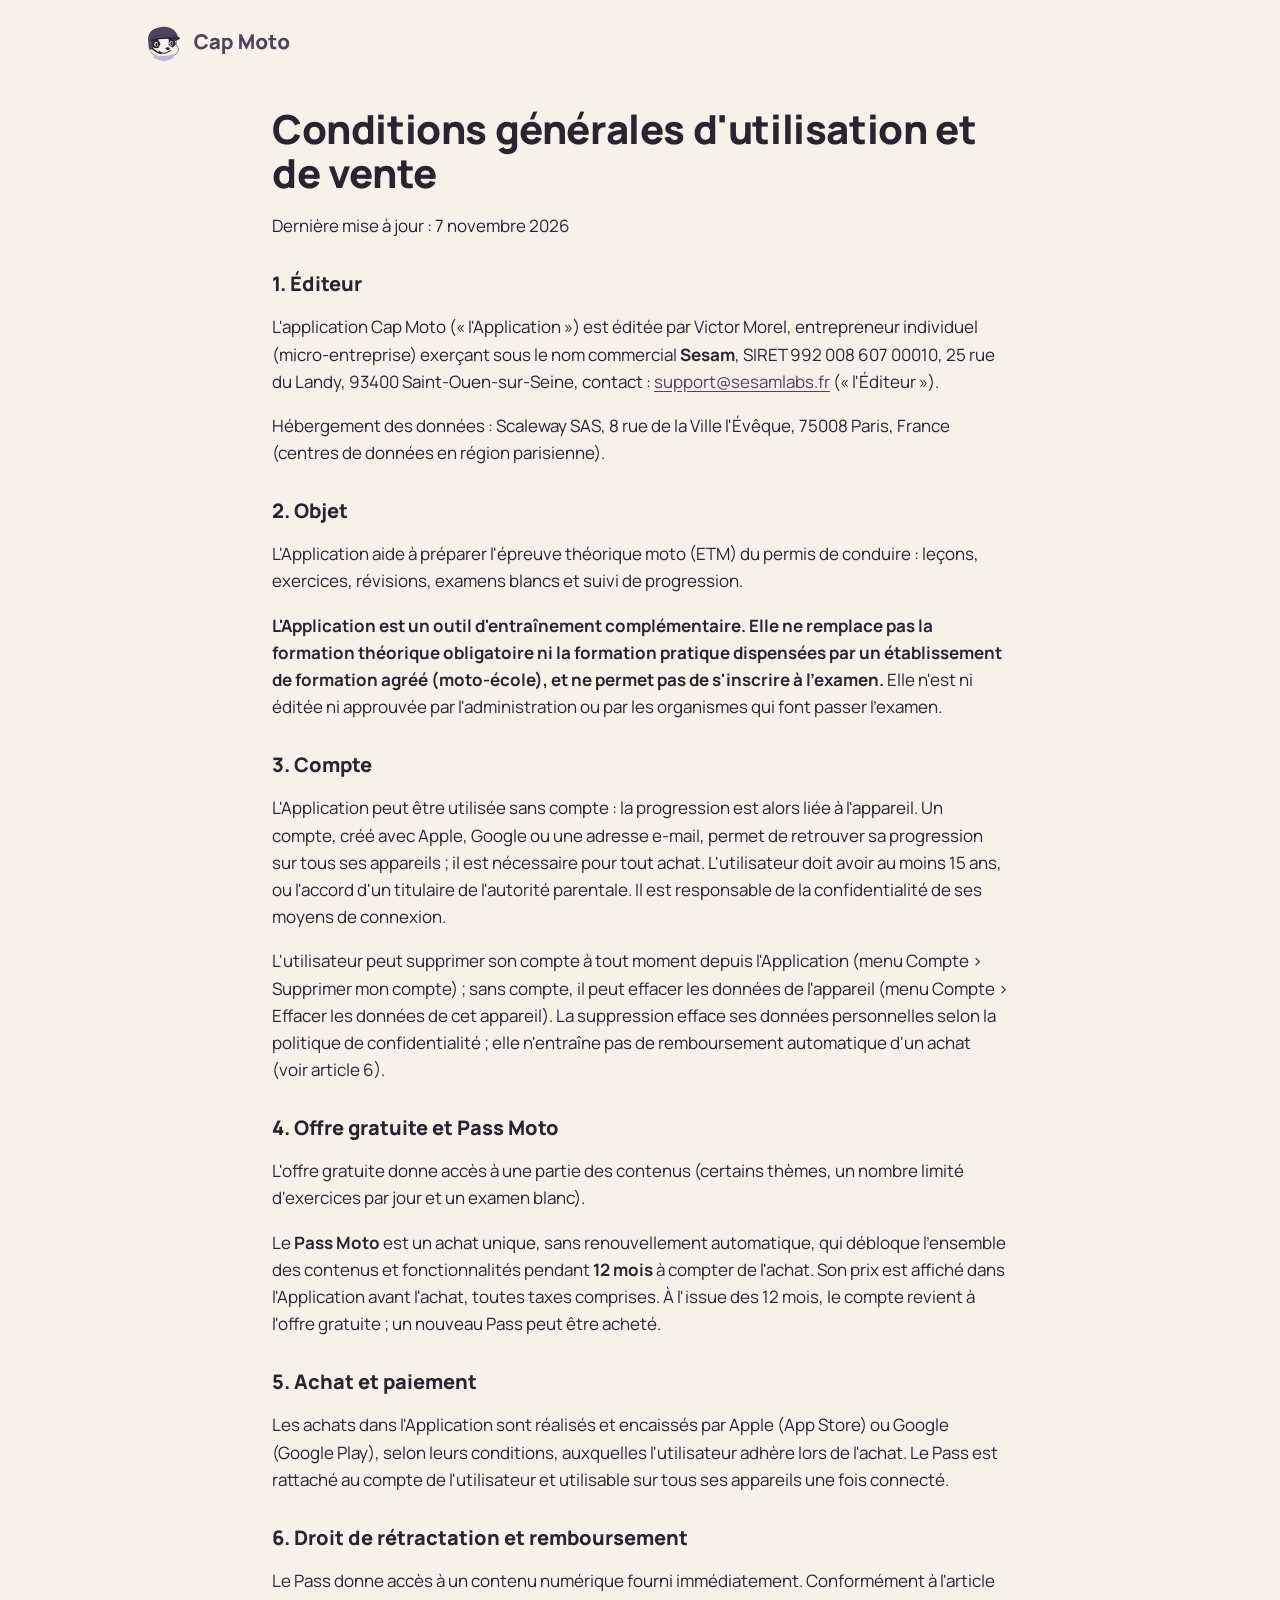
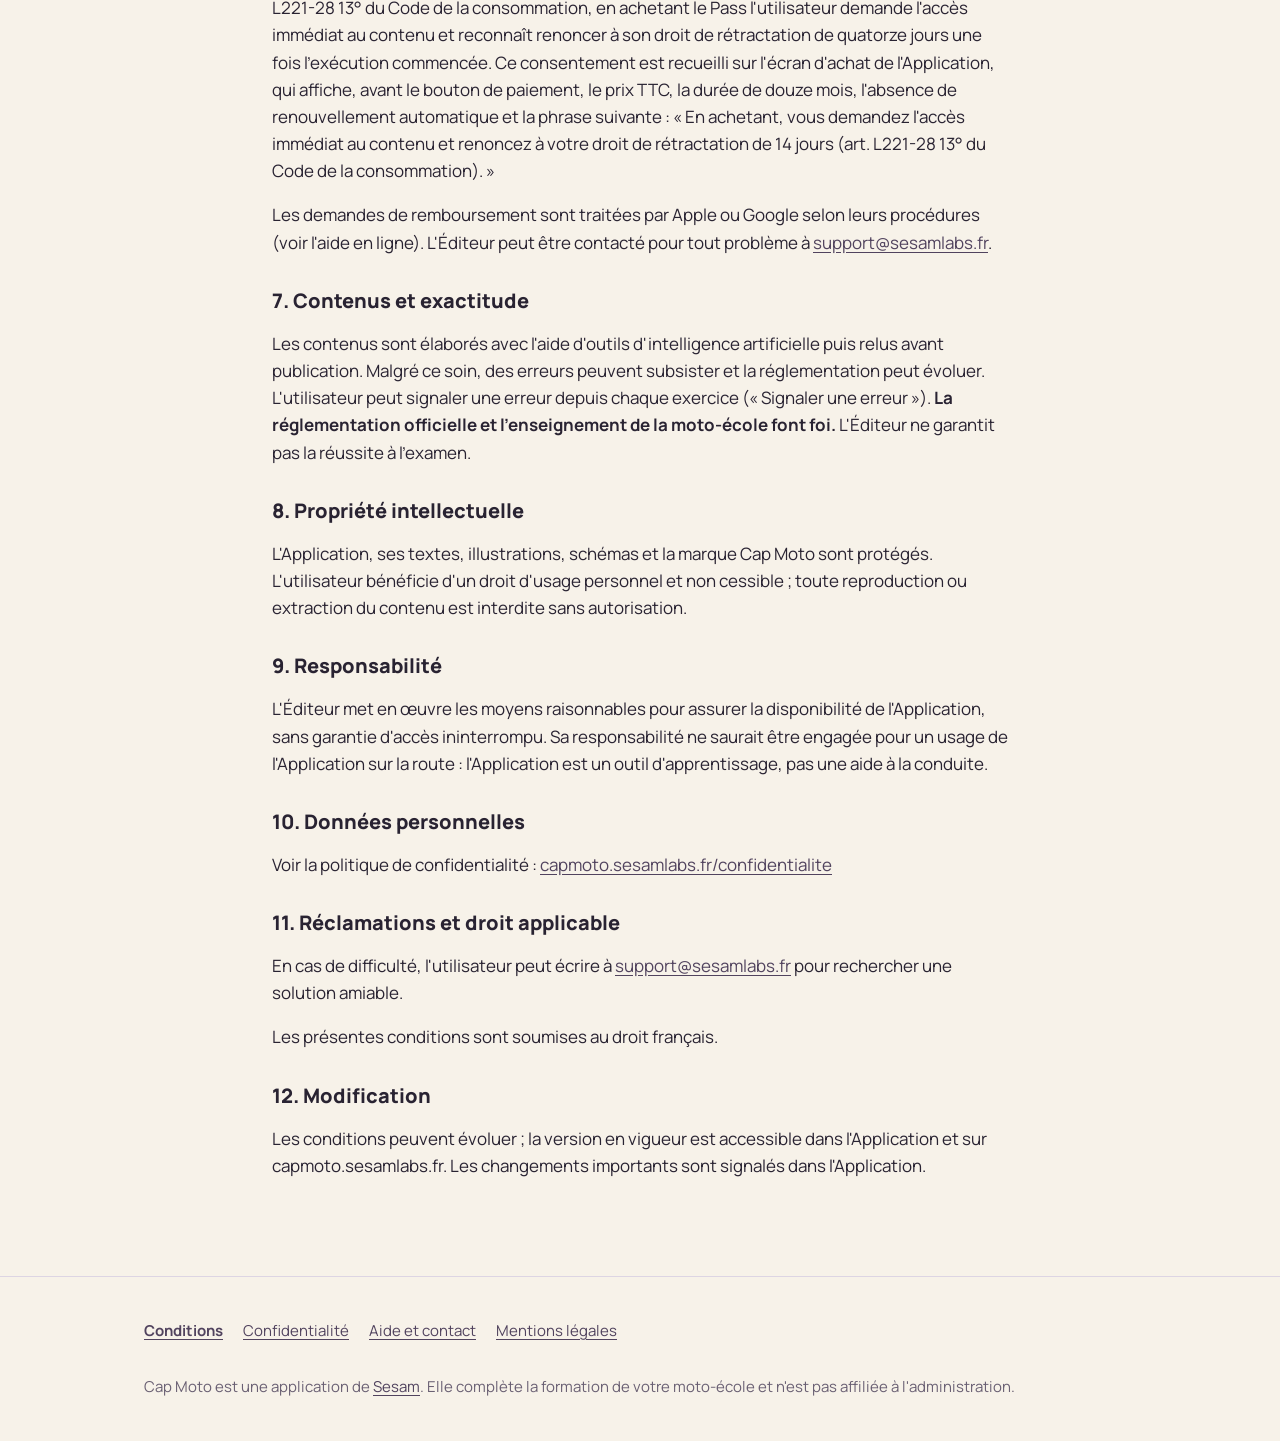
==== cgu/index.html @ 3d6f321c "Publish b6dfce17ab59" ====
<!DOCTYPE html>
<!-- Generated by scripts/site/build.ts capmoto from docs/legal/templates/cgu.fr.md. Edit the template or sites/capmoto/site.json, not this file. -->
<html lang="fr">
<head>
  <meta charset="utf-8">
  <meta name="viewport" content="width=device-width, initial-scale=1">
  <title>Conditions générales d'utilisation et de vente — Cap Moto</title>
  <meta name="description" content="Conditions générales d'utilisation et de vente de Cap Moto.">
  <link rel="canonical" href="https://capmoto.sesamlabs.fr/cgu/">
  <meta property="og:type" content="website">
  <meta property="og:site_name" content="Cap Moto">
  <meta property="og:locale" content="fr_FR">
  <meta property="og:title" content="Conditions générales d'utilisation et de vente — Cap Moto">
  <meta property="og:description" content="Conditions générales d'utilisation et de vente de Cap Moto.">
  <meta property="og:url" content="https://capmoto.sesamlabs.fr/cgu/">
  <meta property="og:image" content="https://capmoto.sesamlabs.fr/assets/og.png">
  <meta property="og:image:width" content="1200">
  <meta property="og:image:height" content="630">
  <meta property="og:image:alt" content="Conditions générales d'utilisation et de vente de Cap Moto.">
  <meta name="twitter:card" content="summary_large_image">
  <meta name="theme-color" media="(prefers-color-scheme: light)" content="#F7F2E9">
  <meta name="theme-color" media="(prefers-color-scheme: dark)" content="#211C28">
  <link rel="icon" href="/assets/favicon-32.png" type="image/png" sizes="32x32">
  <link rel="apple-touch-icon" href="/assets/apple-touch-icon.png">
  <link rel="stylesheet" href="/styles.css">
</head>
<body>
  <a class="skip-link" href="#main">Aller au contenu</a>
  <header class="site-header">
    <div class="wrap">
      <a class="brand" href="/" aria-label="Cap Moto, accueil">
        <picture>
          <source srcset="/assets/wordmark-dark.svg" media="(prefers-color-scheme: dark)">
          <img src="/assets/wordmark.svg" alt="" width="156" height="40">
        </picture>
      </a>
    </div>
  </header>
  <main id="main" class="wrap legal">
    <h1>Conditions générales d'utilisation et de vente</h1>
    <p>Dernière mise à jour : 7 novembre 2026</p>
    <h2>1. Éditeur</h2>
    <p>L'application Cap Moto (« l'Application ») est éditée par Victor Morel, entrepreneur individuel (micro-entreprise) exerçant sous le nom commercial <strong>Sesam</strong>, SIRET 992 008 607 00010, 25 rue du Landy, 93400 Saint-Ouen-sur-Seine, contact : <a href="mailto:support@sesamlabs.fr">support@sesamlabs.fr</a> (« l'Éditeur »).</p>
    <p>Hébergement des données : Scaleway SAS, 8 rue de la Ville l'Évêque, 75008 Paris, France (centres de données en région parisienne).</p>
    <h2>2. Objet</h2>
    <p>L'Application aide à préparer l'épreuve théorique moto (ETM) du permis de conduire : leçons, exercices, révisions, examens blancs et suivi de progression.</p>
    <p><strong>L'Application est un outil d'entraînement complémentaire. Elle ne remplace pas la formation théorique obligatoire ni la formation pratique dispensées par un établissement de formation agréé (moto-école), et ne permet pas de s'inscrire à l'examen.</strong> Elle n'est ni éditée ni approuvée par l'administration ou par les organismes qui font passer l'examen.</p>
    <h2>3. Compte</h2>
    <p>L'Application peut être utilisée sans compte : la progression est alors liée à l'appareil. Un compte, créé avec Apple, Google ou une adresse e-mail, permet de retrouver sa progression sur tous ses appareils ; il est nécessaire pour tout achat. L'utilisateur doit avoir au moins 15 ans, ou l'accord d'un titulaire de l'autorité parentale. Il est responsable de la confidentialité de ses moyens de connexion.</p>
    <p>L'utilisateur peut supprimer son compte à tout moment depuis l'Application (menu Compte › Supprimer mon compte) ; sans compte, il peut effacer les données de l'appareil (menu Compte › Effacer les données de cet appareil). La suppression efface ses données personnelles selon la politique de confidentialité ; elle n'entraîne pas de remboursement automatique d'un achat (voir article 6).</p>
    <h2>4. Offre gratuite et Pass Moto</h2>
    <p>L'offre gratuite donne accès à une partie des contenus (certains thèmes, un nombre limité d'exercices par jour et un examen blanc).</p>
    <p>Le <strong>Pass Moto</strong> est un achat unique, sans renouvellement automatique, qui débloque l'ensemble des contenus et fonctionnalités pendant <strong>12 mois</strong> à compter de l'achat. Son prix est affiché dans l'Application avant l'achat, toutes taxes comprises. À l'issue des 12 mois, le compte revient à l'offre gratuite ; un nouveau Pass peut être acheté.</p>
    <h2>5. Achat et paiement</h2>
    <p>Les achats dans l'Application sont réalisés et encaissés par Apple (App Store) ou Google (Google Play), selon leurs conditions, auxquelles l'utilisateur adhère lors de l'achat. Le Pass est rattaché au compte de l'utilisateur et utilisable sur tous ses appareils une fois connecté.</p>
    <h2>6. Droit de rétractation et remboursement</h2>
    <p>Le Pass donne accès à un contenu numérique fourni immédiatement. Conformément à l'article L221-28 13° du Code de la consommation, en achetant le Pass l'utilisateur demande l'accès immédiat au contenu et reconnaît renoncer à son droit de rétractation de quatorze jours une fois l'exécution commencée. Ce consentement est recueilli sur l'écran d'achat de l'Application, qui affiche, avant le bouton de paiement, le prix TTC, la durée de douze mois, l'absence de renouvellement automatique et la phrase suivante : « En achetant, vous demandez l'accès immédiat au contenu et renoncez à votre droit de rétractation de 14 jours (art. L221-28 13° du Code de la consommation). »</p>
    <p>Les demandes de remboursement sont traitées par Apple ou Google selon leurs procédures (voir l'aide en ligne). L'Éditeur peut être contacté pour tout problème à <a href="mailto:support@sesamlabs.fr">support@sesamlabs.fr</a>.</p>
    <h2>7. Contenus et exactitude</h2>
    <p>Les contenus sont élaborés avec l'aide d'outils d'intelligence artificielle puis relus avant publication. Malgré ce soin, des erreurs peuvent subsister et la réglementation peut évoluer. L'utilisateur peut signaler une erreur depuis chaque exercice (« Signaler une erreur »). <strong>La réglementation officielle et l'enseignement de la moto-école font foi.</strong> L'Éditeur ne garantit pas la réussite à l'examen.</p>
    <h2>8. Propriété intellectuelle</h2>
    <p>L'Application, ses textes, illustrations, schémas et la marque Cap Moto sont protégés. L'utilisateur bénéficie d'un droit d'usage personnel et non cessible ; toute reproduction ou extraction du contenu est interdite sans autorisation.</p>
    <h2>9. Responsabilité</h2>
    <p>L'Éditeur met en œuvre les moyens raisonnables pour assurer la disponibilité de l'Application, sans garantie d'accès ininterrompu. Sa responsabilité ne saurait être engagée pour un usage de l'Application sur la route : l'Application est un outil d'apprentissage, pas une aide à la conduite.</p>
    <h2>10. Données personnelles</h2>
    <p>Voir la politique de confidentialité : <a href="/confidentialite/">capmoto.sesamlabs.fr/confidentialite</a></p>
    <h2>11. Réclamations et droit applicable</h2>
    <p>En cas de difficulté, l'utilisateur peut écrire à <a href="mailto:support@sesamlabs.fr">support@sesamlabs.fr</a> pour rechercher une solution amiable.</p>
    <p>Les présentes conditions sont soumises au droit français.</p>
    <h2>12. Modification</h2>
    <p>Les conditions peuvent évoluer ; la version en vigueur est accessible dans l'Application et sur capmoto.sesamlabs.fr. Les changements importants sont signalés dans l'Application.</p>
  </main>
  <footer class="site-footer">
    <div class="wrap">
      <nav aria-label="Informations">
        <ul>
          <li><a href="/cgu/" aria-current="page">Conditions</a></li>
          <li><a href="/confidentialite/">Confidentialité</a></li>
          <li><a href="/support/">Aide et contact</a></li>
          <li><a href="/support/#mentions-legales">Mentions légales</a></li>
        </ul>
      </nav>
      <p>Cap Moto est une application de <a href="https://sesamlabs.fr/">Sesam</a>. Elle complète la formation de votre moto-école et n'est pas affiliée à l'administration.</p>
    </div>
  </footer>
</body>
</html>
---- styles.css ----
/* Cap Moto product site. Colours, font and radii come from tokens.css (generated from the brand pack). */
@import url("tokens.css");

*, *::before, *::after { box-sizing: border-box; }
html { -webkit-text-size-adjust: 100%; }
body {
  margin: 0;
  background: var(--capmoto-background);
  color: var(--capmoto-text);
  font-family: var(--capmoto-font);
  font-size: 1.0625rem;
  line-height: 1.6;
}
img { max-width: 100%; height: auto; }
a { color: var(--capmoto-primary); text-underline-offset: 0.18em; }
a:hover { color: var(--capmoto-primary-pressed); }
:focus-visible { outline: 3px solid var(--capmoto-focus); outline-offset: 2px; border-radius: 4px; }

.wrap { width: min(100% - 2rem, 62rem); margin-inline: auto; }
.skip-link { position: absolute; left: -999px; top: 0.5rem; padding: 0.5rem 1rem; background: var(--capmoto-surface); border-radius: var(--capmoto-radius-control); }
.skip-link:focus { left: 1rem; }

.site-header { padding-block: 1.25rem; }
.brand { display: inline-flex; min-height: var(--capmoto-touch-target); align-items: center; }
.brand img { display: block; }

.hero { padding-block: 2rem 3rem; }
.hero-grid { display: grid; gap: 2rem; align-items: center; }
@media (min-width: 46rem) { .hero-grid { grid-template-columns: 1.4fr 1fr; } }
.hero-art { justify-self: center; }
.eyebrow { margin: 0 0 0.5rem; color: var(--capmoto-text-secondary); font-size: 0.8125rem; font-weight: 700; letter-spacing: 0.06em; text-transform: uppercase; }
h1 { margin: 0 0 1rem; font-size: clamp(2rem, 1.2rem + 3.2vw, 3.25rem); line-height: 1.1; font-weight: 800; letter-spacing: -0.01em; }
.lede { margin: 0 0 1.25rem; font-size: 1.1875rem; color: var(--capmoto-text-secondary); max-width: 34rem; }
.availability {
  display: inline-block; margin: 0; padding: 0.625rem 1rem;
  background: var(--capmoto-surface); border: 1px solid var(--capmoto-border); border-radius: 999px;
  font-weight: 600;
}

.section { padding-block: 1.5rem; }
h2 { margin: 0 0 1rem; font-size: 1.5rem; line-height: 1.25; font-weight: 800; }
h3 { margin: 1.5rem 0 0.25rem; font-size: 1.0625rem; font-weight: 700; }
.features { list-style: none; margin: 0; padding: 0; display: grid; gap: 0.75rem; }
@media (min-width: 46rem) { .features { grid-template-columns: 1fr 1fr; } }
.features li, .card {
  padding: 1rem 1.25rem; background: var(--capmoto-surface);
  border: 1px solid var(--capmoto-border); border-radius: var(--capmoto-radius-card);
}
.features strong { display: block; }
.offer p { margin: 0 0 0.5rem; }
.offer .price { margin: 0; font-size: 1.25rem; }

.legal { padding-block: 1rem 3rem; max-width: 46rem; }
.legal h1 { font-size: clamp(1.75rem, 1.3rem + 1.8vw, 2.5rem); }
.legal h2 { margin-top: 2rem; font-size: 1.25rem; }
.table-wrap { overflow-x: auto; margin-block: 1rem; border: 1px solid var(--capmoto-border); border-radius: var(--capmoto-radius-card); background: var(--capmoto-surface); }
table { border-collapse: collapse; width: 100%; font-size: 0.9375rem; }
th, td { padding: 0.625rem 0.75rem; text-align: left; vertical-align: top; border-bottom: 1px solid var(--capmoto-border); }
th { background: var(--capmoto-surface-subtle); }
tbody tr:last-child td { border-bottom: 0; }
.placeholder { background: var(--capmoto-warning-surface); color: var(--capmoto-warning); border-radius: 4px; padding-inline: 0.2em; }
.draft { padding: 0.75rem 1rem; border-radius: var(--capmoto-radius-control); font-weight: 600; }

.button {
  display: inline-flex; align-items: center; min-height: var(--capmoto-touch-target); padding-inline: 1.25rem;
  background: var(--capmoto-primary); color: var(--capmoto-on-primary); border-radius: var(--capmoto-radius-control);
  font-weight: 700; text-decoration: none;
}
.button:hover { background: var(--capmoto-primary-pressed); color: var(--capmoto-on-primary); }

.site-footer { margin-top: 2rem; padding-block: 2rem; border-top: 1px solid var(--capmoto-border); color: var(--capmoto-text-secondary); font-size: 0.9375rem; }
.site-footer ul { list-style: none; margin: 0 0 0.75rem; padding: 0; display: flex; flex-wrap: wrap; gap: 0.25rem 1.25rem; }
.site-footer a { display: inline-block; min-height: 2.75rem; line-height: 2.75rem; }
.site-footer p { margin: 0; }
[aria-current="page"] { font-weight: 700; }
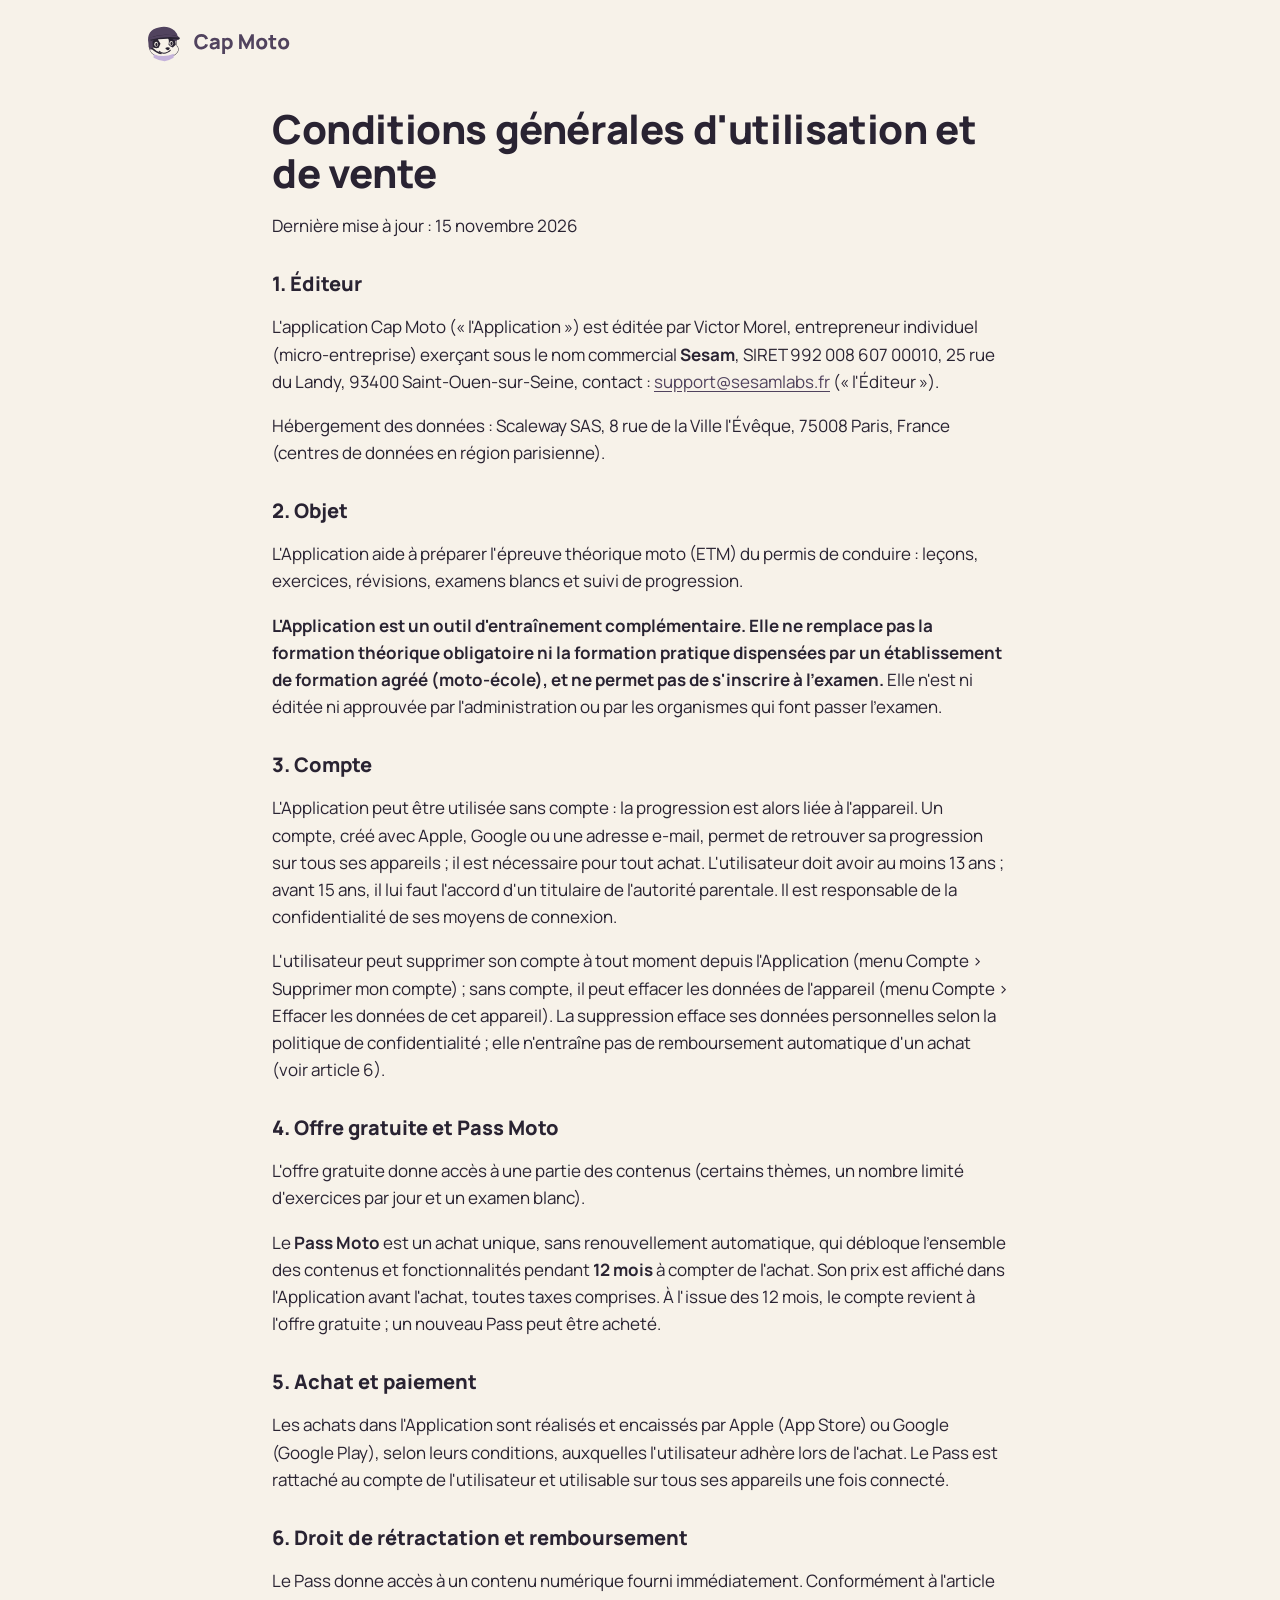
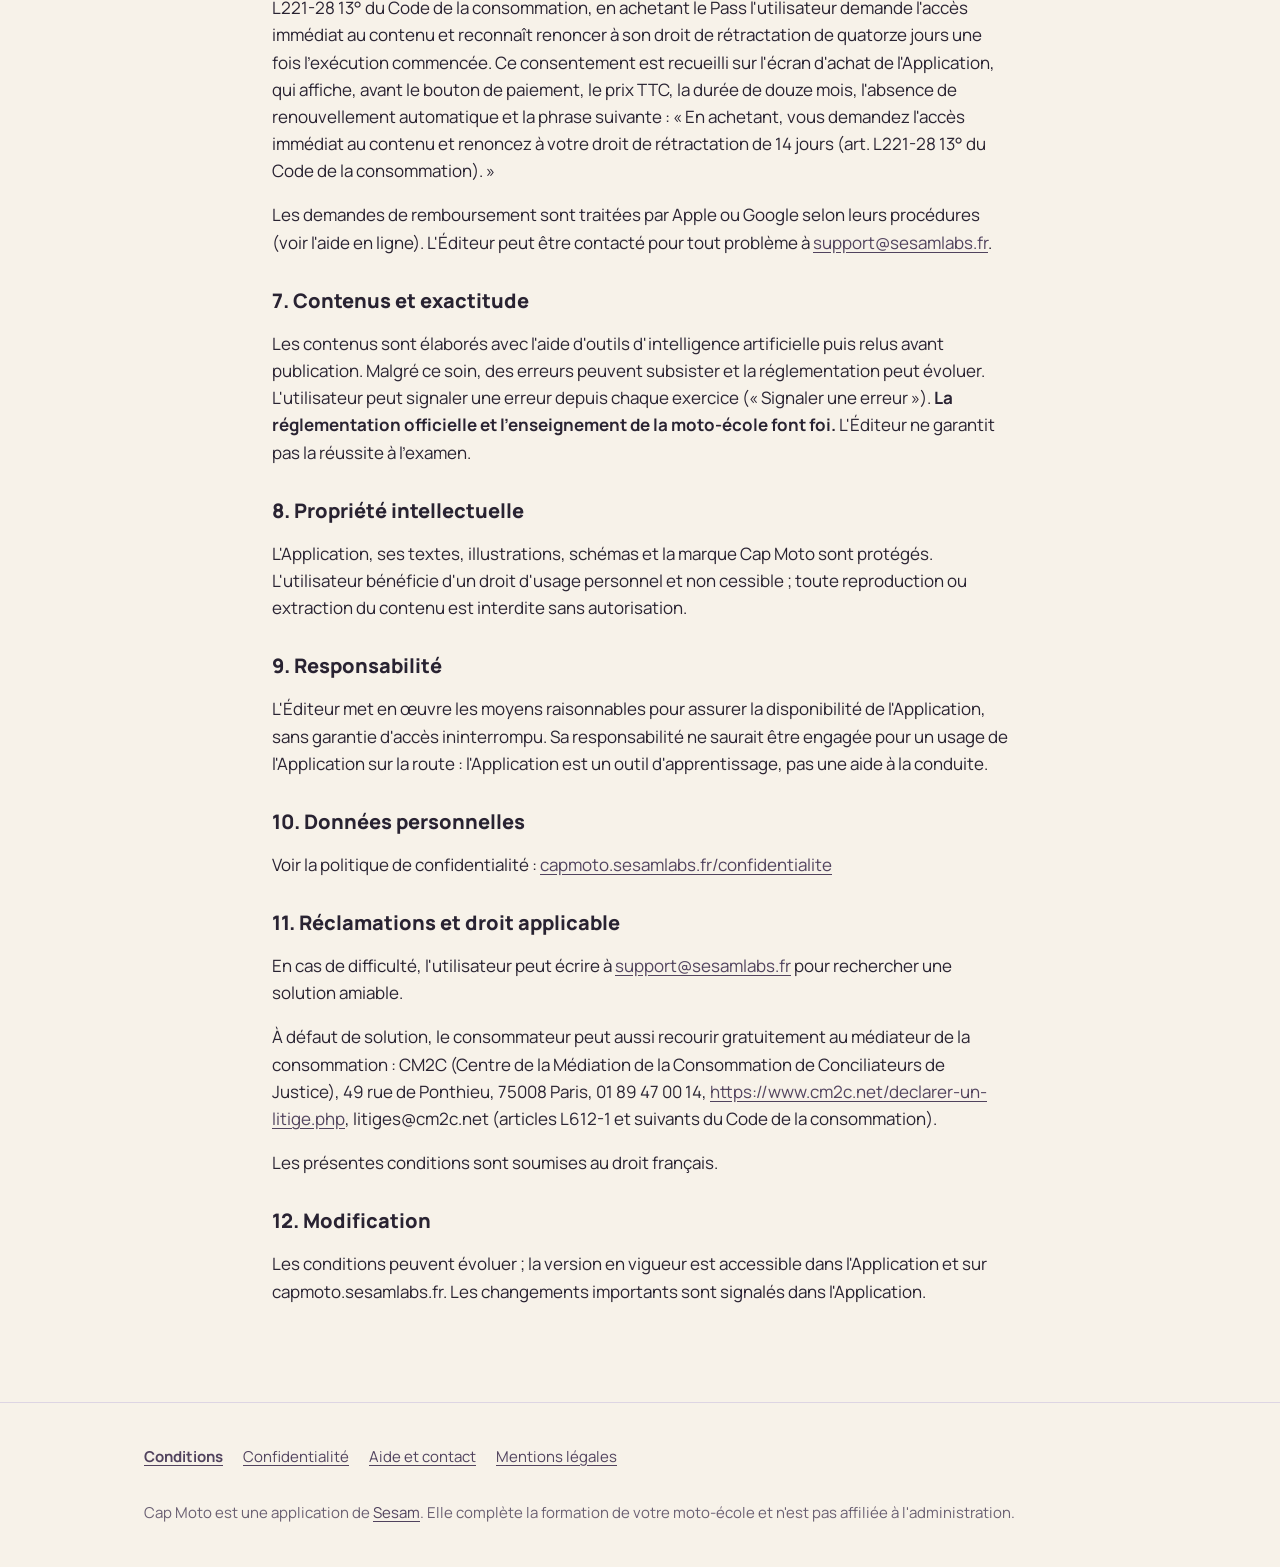
==== commit c5d07026: "Publish 8bdd0d73d88e" ====
--- a/cgu/index.html
+++ b/cgu/index.html
@@ -38,7 +38,7 @@
   </header>
   <main id="main" class="wrap legal">
     <h1>Conditions générales d'utilisation et de vente</h1>
-    <p>Dernière mise à jour : 7 novembre 2026</p>
+    <p>Dernière mise à jour : 15 novembre 2026</p>
     <h2>1. Éditeur</h2>
     <p>L'application Cap Moto (« l'Application ») est éditée par Victor Morel, entrepreneur individuel (micro-entreprise) exerçant sous le nom commercial <strong>Sesam</strong>, SIRET 992 008 607 00010, 25 rue du Landy, 93400 Saint-Ouen-sur-Seine, contact : <a href="mailto:support@sesamlabs.fr">support@sesamlabs.fr</a> (« l'Éditeur »).</p>
     <p>Hébergement des données : Scaleway SAS, 8 rue de la Ville l'Évêque, 75008 Paris, France (centres de données en région parisienne).</p>
@@ -46,7 +46,7 @@
     <p>L'Application aide à préparer l'épreuve théorique moto (ETM) du permis de conduire : leçons, exercices, révisions, examens blancs et suivi de progression.</p>
     <p><strong>L'Application est un outil d'entraînement complémentaire. Elle ne remplace pas la formation théorique obligatoire ni la formation pratique dispensées par un établissement de formation agréé (moto-école), et ne permet pas de s'inscrire à l'examen.</strong> Elle n'est ni éditée ni approuvée par l'administration ou par les organismes qui font passer l'examen.</p>
     <h2>3. Compte</h2>
-    <p>L'Application peut être utilisée sans compte : la progression est alors liée à l'appareil. Un compte, créé avec Apple, Google ou une adresse e-mail, permet de retrouver sa progression sur tous ses appareils ; il est nécessaire pour tout achat. L'utilisateur doit avoir au moins 15 ans, ou l'accord d'un titulaire de l'autorité parentale. Il est responsable de la confidentialité de ses moyens de connexion.</p>
+    <p>L'Application peut être utilisée sans compte : la progression est alors liée à l'appareil. Un compte, créé avec Apple, Google ou une adresse e-mail, permet de retrouver sa progression sur tous ses appareils ; il est nécessaire pour tout achat. L'utilisateur doit avoir au moins 13 ans ; avant 15 ans, il lui faut l'accord d'un titulaire de l'autorité parentale. Il est responsable de la confidentialité de ses moyens de connexion.</p>
     <p>L'utilisateur peut supprimer son compte à tout moment depuis l'Application (menu Compte › Supprimer mon compte) ; sans compte, il peut effacer les données de l'appareil (menu Compte › Effacer les données de cet appareil). La suppression efface ses données personnelles selon la politique de confidentialité ; elle n'entraîne pas de remboursement automatique d'un achat (voir article 6).</p>
     <h2>4. Offre gratuite et Pass Moto</h2>
     <p>L'offre gratuite donne accès à une partie des contenus (certains thèmes, un nombre limité d'exercices par jour et un examen blanc).</p>
@@ -66,6 +66,7 @@
     <p>Voir la politique de confidentialité : <a href="/confidentialite/">capmoto.sesamlabs.fr/confidentialite</a></p>
     <h2>11. Réclamations et droit applicable</h2>
     <p>En cas de difficulté, l'utilisateur peut écrire à <a href="mailto:support@sesamlabs.fr">support@sesamlabs.fr</a> pour rechercher une solution amiable.</p>
+    <p>À défaut de solution, le consommateur peut aussi recourir gratuitement au médiateur de la consommation : CM2C (Centre de la Médiation de la Consommation de Conciliateurs de Justice), 49 rue de Ponthieu, 75008 Paris, 01 89 47 00 14, <a href="https://www.cm2c.net/declarer-un-litige.php">https://www.cm2c.net/declarer-un-litige.php</a>, litiges@cm2c.net (articles L612-1 et suivants du Code de la consommation).</p>
     <p>Les présentes conditions sont soumises au droit français.</p>
     <h2>12. Modification</h2>
     <p>Les conditions peuvent évoluer ; la version en vigueur est accessible dans l'Application et sur capmoto.sesamlabs.fr. Les changements importants sont signalés dans l'Application.</p>
